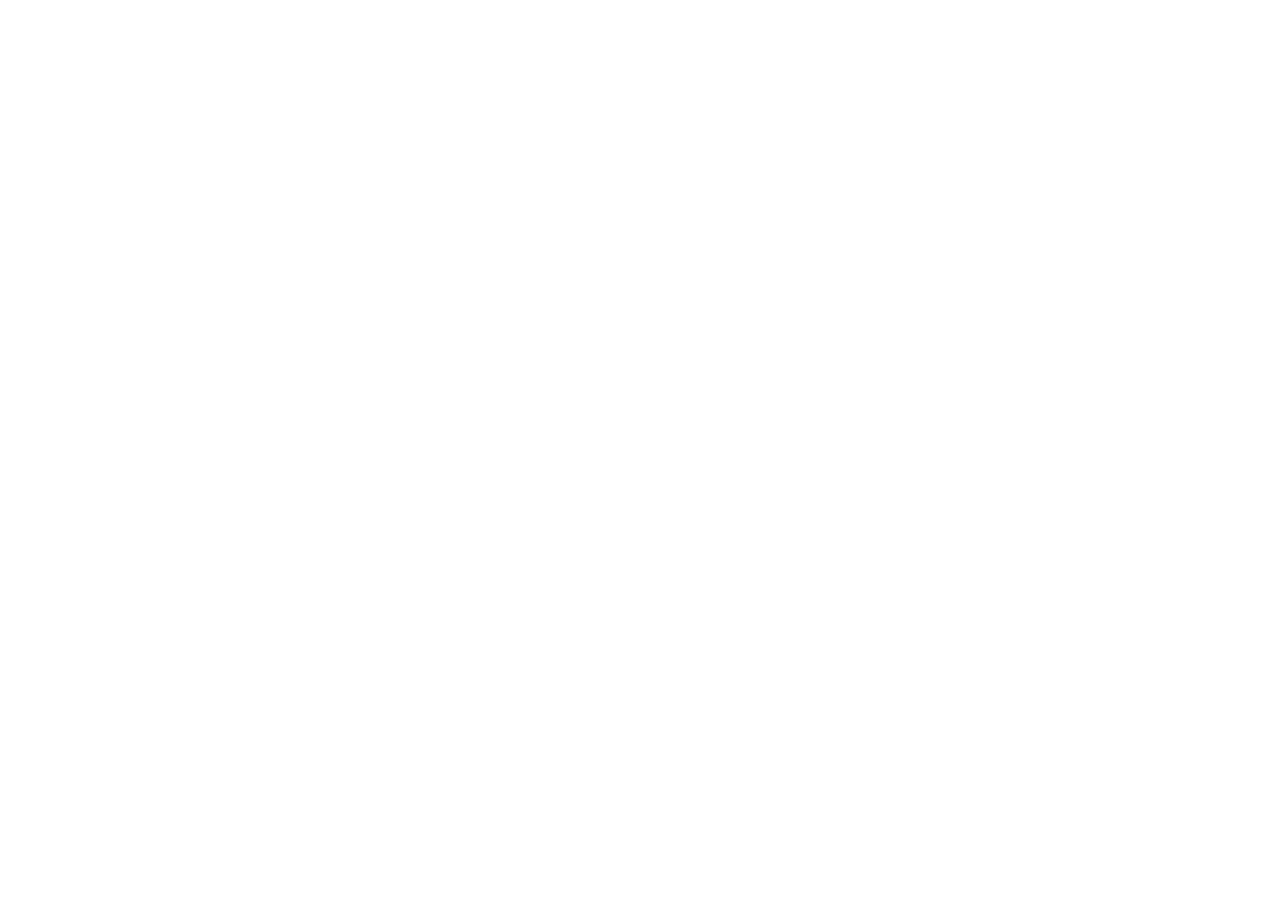
==== 2/index.html @ 696956a7 "ejercicio terminado" ====
<!-- Crear una galería de imágenes

Todas las imágenes deben estar desaturada (en blanco y negro)
ver: https://stackoverflow.com/questions/22994810/how-do-i-desaturate-and-saturate-an-image-using-css

Al hacer click sobre la imágen esta debe recuperar su color con una transición
de un segundo, al volver hacer click debe volver a estar en blanco y negro.
-->

<!DOCTYPE html>
<html lang="en" dir="ltr">
  <head>
    <meta charset="utf-8">
    <title>Ejercicio 2</title>
  </head>
  <body>

  </body>
</html>
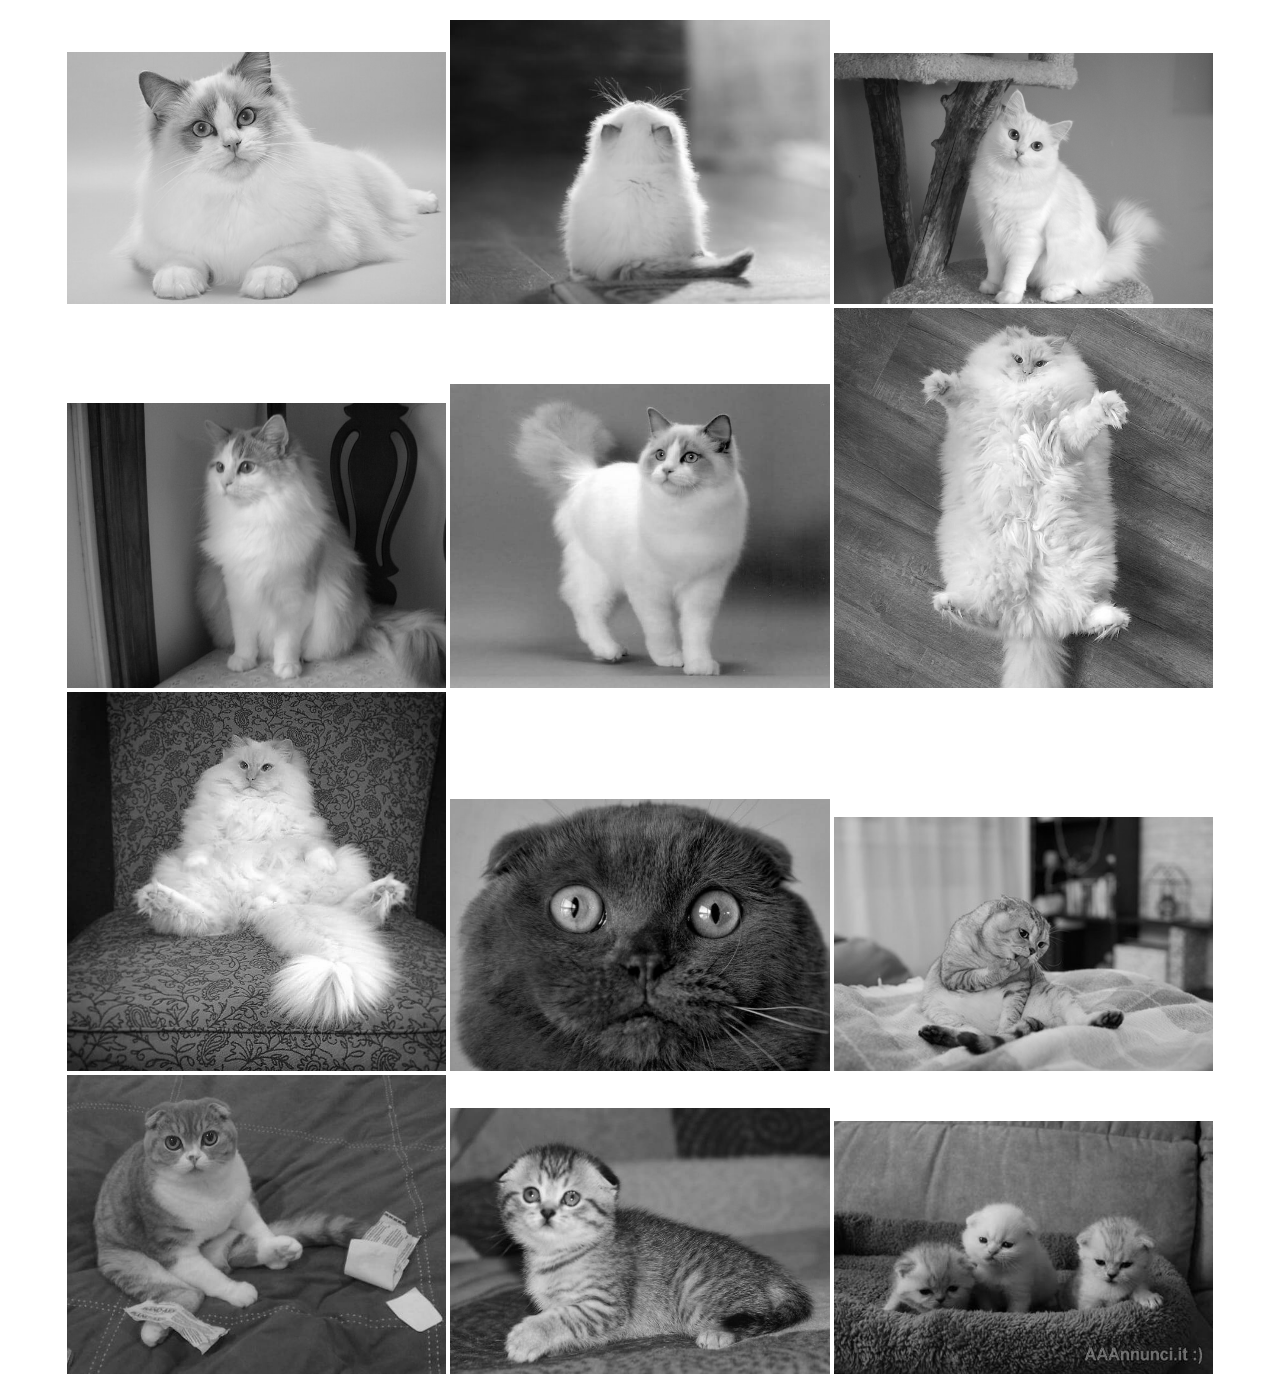
==== commit e47848a6: "ejercicio terminado" ====
--- a/2/index.html
+++ b/2/index.html
@@ -12,8 +12,34 @@
   <head>
     <meta charset="utf-8">
     <title>Ejercicio 2</title>
+    <link rel="stylesheet" href="assets/css/style.css">
+    <script src="https://code.jquery.com/jquery-3.3.1.js"></script>
   </head>
   <body>
 
+  	<div class="gallery">
+		<img class="thumb" src="assets/img/foto_1.jpg" alt="Gatito1">
+		<img class="thumb" src="assets/img/foto_2.jpg" alt="Gatito2">
+		<img class="thumb" src="assets/img/foto_3.jpg" alt="Gatito3">
+		<img class="thumb" src="assets/img/foto_4.jpg" alt="Gatito4">
+		<img class="thumb" src="assets/img/foto_5.jpg" alt="Gatito5">
+		<img class="thumb" src="assets/img/foto_6.jpg" alt="Gatito6">
+		<img class="thumb" src="assets/img/foto_7.jpg" alt="Gatito7">
+		<img class="thumb" src="assets/img/foto_8.jpg" alt="Gatito8">
+		<img class="thumb" src="assets/img/foto_9.jpg" alt="Gatito1">
+		<img class="thumb" src="assets/img/foto_10.jpg" alt="Gatito1">
+		<img class="thumb" src="assets/img/foto_11.jpg" alt="Gatito1">
+		<img class="thumb" src="assets/img/foto_12.jpg" alt="Gatito1">
+	</div>
+
+	<script>
+		$(function(){
+			$('.thumb').on('click', function(){
+				$(this).toggleClass('color');
+			})
+		});
+
+	</script>
+
   </body>
 </html>
--- a/2/assets/css/style.css
+++ b/2/assets/css/style.css
@@ -0,0 +1,16 @@
+.gallery{
+	margin-top:20px;
+	text-align: center;
+	}
+.thumb{
+	width:30%;
+    -webkit-filter: grayscale(100%);
+    -moz-filter:    grayscale(100%);
+    -ms-filter:     grayscale(100%);
+    -o-filter:      grayscale(100%);
+    filter: gray;
+    transition: 1s;
+}
+.color {
+	filter: none;
+}